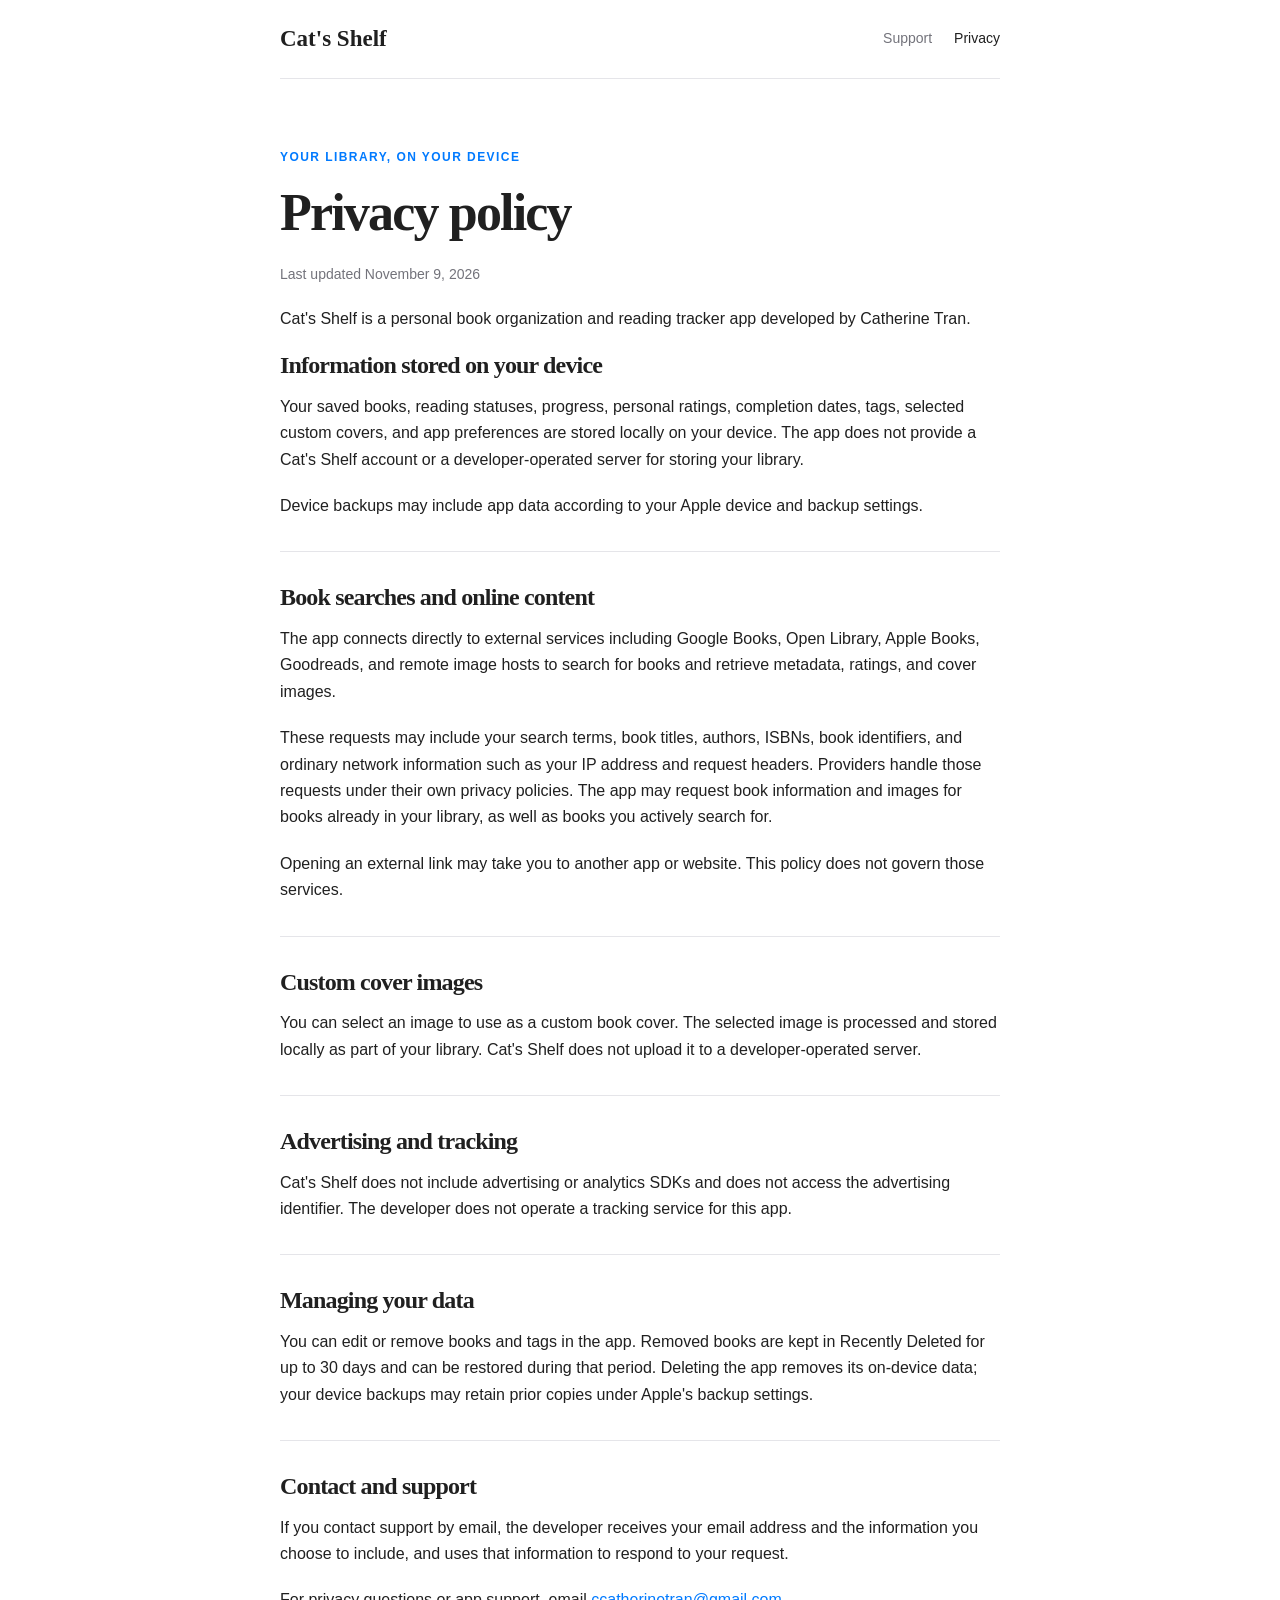
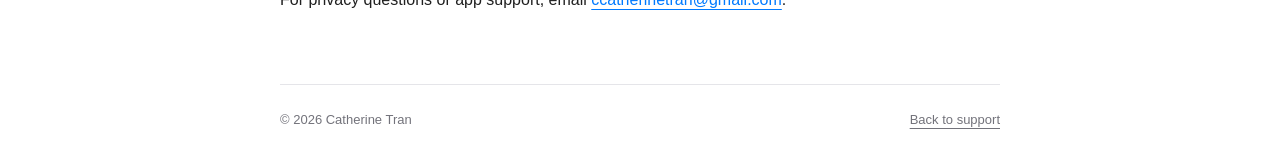
==== privacy.html @ 162b3123 "Publish Cat’s Shelf support and privacy pages" ====
<!doctype html>
<html lang="en">
<head>
  <meta charset="utf-8">
  <meta name="viewport" content="width=device-width,initial-scale=1">
  <meta name="description" content="How Cat's Shelf stores your library and uses external book services.">
  <title>Privacy Policy — Cat's Shelf</title>
  <link rel="stylesheet" href="styles.css">
</head>
<body>
  <div class="wrap">
    <header><a class="brand" href="./">Cat's Shelf</a><nav aria-label="Site navigation"><a href="./">Support</a><a href="privacy.html" aria-current="page">Privacy</a></nav></header>
    <main class="policy">
      <span class="eyebrow">Your library, on your device</span>
      <h1>Privacy policy</h1>
      <p class="note">Last updated November 9, 2026</p>
      <p>Cat's Shelf is a personal book organization and reading tracker app developed by Catherine Tran.</p>
      <section><h2>Information stored on your device</h2><p>Your saved books, reading statuses, progress, personal ratings, completion dates, tags, selected custom covers, and app preferences are stored locally on your device. The app does not provide a Cat's Shelf account or a developer-operated server for storing your library.</p><p>Device backups may include app data according to your Apple device and backup settings.</p></section>
      <section><h2>Book searches and online content</h2><p>The app connects directly to external services including Google Books, Open Library, Apple Books, Goodreads, and remote image hosts to search for books and retrieve metadata, ratings, and cover images.</p><p>These requests may include your search terms, book titles, authors, ISBNs, book identifiers, and ordinary network information such as your IP address and request headers. Providers handle those requests under their own privacy policies. The app may request book information and images for books already in your library, as well as books you actively search for.</p><p>Opening an external link may take you to another app or website. This policy does not govern those services.</p></section>
      <section><h2>Custom cover images</h2><p>You can select an image to use as a custom book cover. The selected image is processed and stored locally as part of your library. Cat's Shelf does not upload it to a developer-operated server.</p></section>
      <section><h2>Advertising and tracking</h2><p>Cat's Shelf does not include advertising or analytics SDKs and does not access the advertising identifier. The developer does not operate a tracking service for this app.</p></section>
      <section><h2>Managing your data</h2><p>You can edit or remove books and tags in the app. Removed books are kept in Recently Deleted for up to 30 days and can be restored during that period. Deleting the app removes its on-device data; your device backups may retain prior copies under Apple's backup settings.</p></section>
      <section><h2>Contact and support</h2><p>If you contact support by email, the developer receives your email address and the information you choose to include, and uses that information to respond to your request.</p><p>For privacy questions or app support, email <a href="mailto:ccatherinetran@gmail.com">ccatherinetran@gmail.com</a>.</p></section>
    </main>
    <footer><span>© 2026 Catherine Tran</span><a href="./">Back to support</a></footer>
  </div>
</body>
</html>
---- styles.css ----
:root { color-scheme: light dark; --paper:#fff; --ink:#202020; --muted:#73737b; --line:#e5e5e9; --accent:#007aff; --soft:#f6f6f8; }
* { box-sizing:border-box; }
body { margin:0; background:var(--paper); color:var(--ink); font:16px/1.65 -apple-system,BlinkMacSystemFont,"Segoe UI",sans-serif; }
a { color:var(--accent); text-underline-offset:4px; }
a:focus-visible { outline:2px solid var(--accent); outline-offset:5px; border-radius:3px; }
.wrap { width:min(720px,calc(100% - 40px)); margin:auto; }
header { display:flex; align-items:center; justify-content:space-between; gap:24px; padding:25px 0; border-bottom:1px solid var(--line); }
.brand { color:var(--ink); font:700 23px/1.2 Georgia,serif; text-decoration:none; }
nav { display:flex; gap:22px; font-size:14px; }
nav a { color:var(--muted); text-decoration:none; }
nav a[aria-current] { color:var(--ink); }
main { padding:64px 0 50px; }
.eyebrow { color:var(--accent); font-size:12px; font-weight:600; letter-spacing:.12em; text-transform:uppercase; }
h1,h2 { font-family:Georgia,serif; line-height:1.15; letter-spacing:-.035em; }
h1 { font-size:clamp(36px,6vw,52px); margin:14px 0 20px; }
h2 { font-size:26px; margin:0 0 14px; }
p { margin:0 0 20px; }
.lead { color:var(--muted); font-size:19px; max-width:580px; }
.contact { margin:32px 0 54px; padding:24px; border:1px solid var(--line); border-radius:18px; background:var(--soft); }
.contact p:last-child { margin-bottom:0; }
.contact a { overflow-wrap:anywhere; }
.note { color:var(--muted); font-size:14px; }
section + section { border-top:1px solid var(--line); margin-top:32px; padding-top:32px; }
.policy h2 { font-size:24px; }
footer { display:flex; justify-content:space-between; flex-wrap:wrap; gap:12px; border-top:1px solid var(--line); padding:24px 0 36px; color:var(--muted); font-size:13px; }
footer a { color:inherit; }
@media(prefers-color-scheme:dark) { :root { --paper:#171719; --ink:#f4f4f5; --muted:#aaaab1; --line:#36363c; --accent:#58a6ff; --soft:#222226; } }
@media(max-width:450px) { header { gap:12px; } nav { gap:15px; } .brand { font-size:21px; } main { padding-top:44px; } .contact { padding:20px; } }
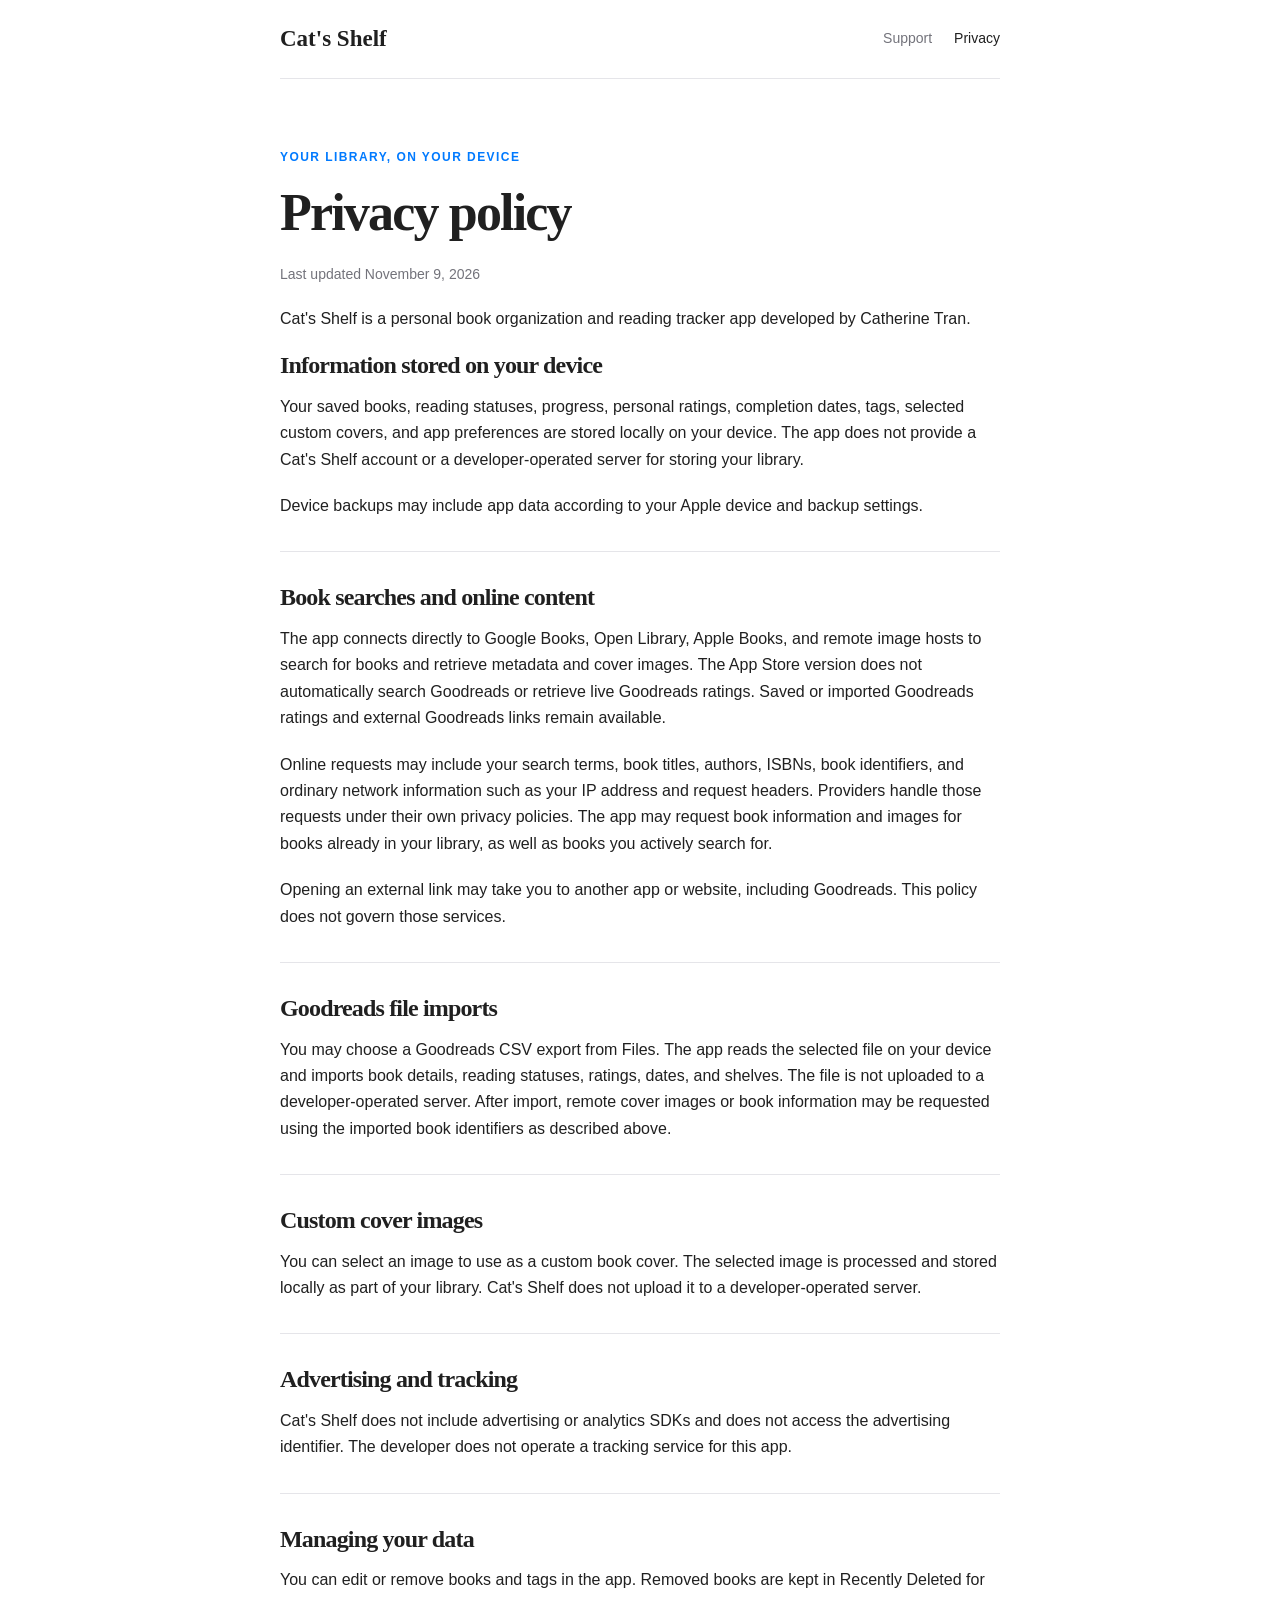
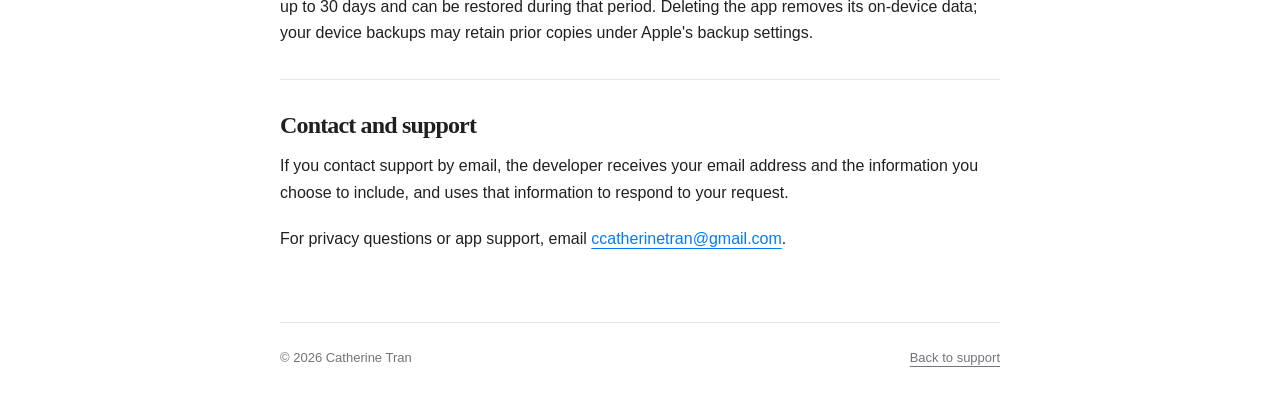
==== commit a7fa715c: "Document local Goodreads imports and saved ratings" ====
--- a/privacy.html
+++ b/privacy.html
@@ -16,7 +16,8 @@
       <p class="note">Last updated November 9, 2026</p>
       <p>Cat's Shelf is a personal book organization and reading tracker app developed by Catherine Tran.</p>
       <section><h2>Information stored on your device</h2><p>Your saved books, reading statuses, progress, personal ratings, completion dates, tags, selected custom covers, and app preferences are stored locally on your device. The app does not provide a Cat's Shelf account or a developer-operated server for storing your library.</p><p>Device backups may include app data according to your Apple device and backup settings.</p></section>
-      <section><h2>Book searches and online content</h2><p>The app connects directly to external services including Google Books, Open Library, Apple Books, Goodreads, and remote image hosts to search for books and retrieve metadata, ratings, and cover images.</p><p>These requests may include your search terms, book titles, authors, ISBNs, book identifiers, and ordinary network information such as your IP address and request headers. Providers handle those requests under their own privacy policies. The app may request book information and images for books already in your library, as well as books you actively search for.</p><p>Opening an external link may take you to another app or website. This policy does not govern those services.</p></section>
+      <section><h2>Book searches and online content</h2><p>The app connects directly to Google Books, Open Library, Apple Books, and remote image hosts to search for books and retrieve metadata and cover images. The App Store version does not automatically search Goodreads or retrieve live Goodreads ratings. Saved or imported Goodreads ratings and external Goodreads links remain available.</p><p>Online requests may include your search terms, book titles, authors, ISBNs, book identifiers, and ordinary network information such as your IP address and request headers. Providers handle those requests under their own privacy policies. The app may request book information and images for books already in your library, as well as books you actively search for.</p><p>Opening an external link may take you to another app or website, including Goodreads. This policy does not govern those services.</p></section>
+      <section><h2>Goodreads file imports</h2><p>You may choose a Goodreads CSV export from Files. The app reads the selected file on your device and imports book details, reading statuses, ratings, dates, and shelves. The file is not uploaded to a developer-operated server. After import, remote cover images or book information may be requested using the imported book identifiers as described above.</p></section>
       <section><h2>Custom cover images</h2><p>You can select an image to use as a custom book cover. The selected image is processed and stored locally as part of your library. Cat's Shelf does not upload it to a developer-operated server.</p></section>
       <section><h2>Advertising and tracking</h2><p>Cat's Shelf does not include advertising or analytics SDKs and does not access the advertising identifier. The developer does not operate a tracking service for this app.</p></section>
       <section><h2>Managing your data</h2><p>You can edit or remove books and tags in the app. Removed books are kept in Recently Deleted for up to 30 days and can be restored during that period. Deleting the app removes its on-device data; your device backups may retain prior copies under Apple's backup settings.</p></section>
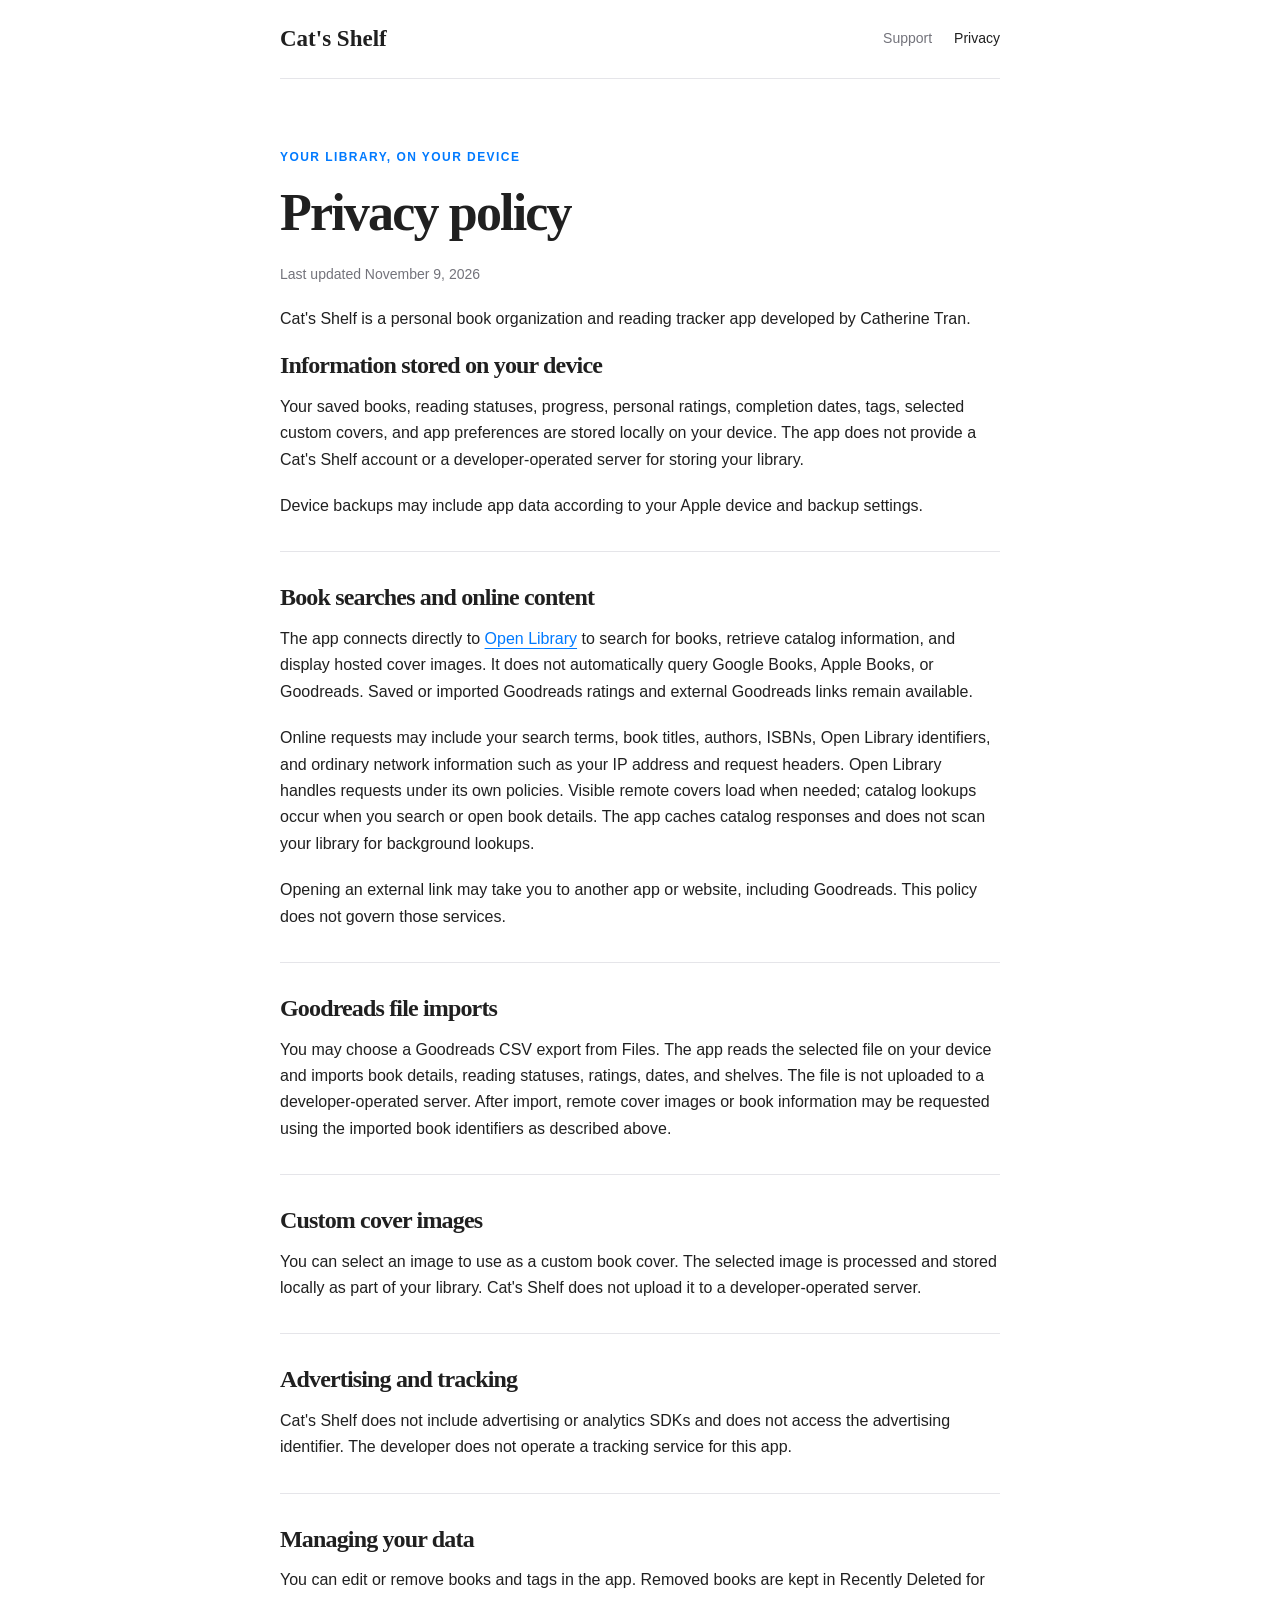
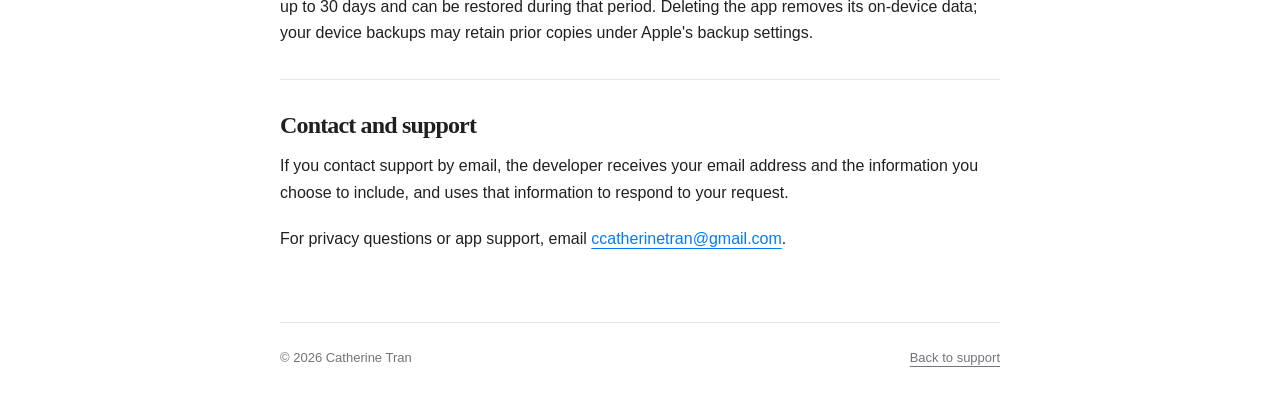
==== commit b104f948: "Document Open Library-only catalog and preserved library data" ====
--- a/privacy.html
+++ b/privacy.html
@@ -16,7 +16,7 @@
       <p class="note">Last updated November 9, 2026</p>
       <p>Cat's Shelf is a personal book organization and reading tracker app developed by Catherine Tran.</p>
       <section><h2>Information stored on your device</h2><p>Your saved books, reading statuses, progress, personal ratings, completion dates, tags, selected custom covers, and app preferences are stored locally on your device. The app does not provide a Cat's Shelf account or a developer-operated server for storing your library.</p><p>Device backups may include app data according to your Apple device and backup settings.</p></section>
-      <section><h2>Book searches and online content</h2><p>The app connects directly to Google Books, Open Library, Apple Books, and remote image hosts to search for books and retrieve metadata and cover images. The App Store version does not automatically search Goodreads or retrieve live Goodreads ratings. Saved or imported Goodreads ratings and external Goodreads links remain available.</p><p>Online requests may include your search terms, book titles, authors, ISBNs, book identifiers, and ordinary network information such as your IP address and request headers. Providers handle those requests under their own privacy policies. The app may request book information and images for books already in your library, as well as books you actively search for.</p><p>Opening an external link may take you to another app or website, including Goodreads. This policy does not govern those services.</p></section>
+      <section><h2>Book searches and online content</h2><p>The app connects directly to <a href="https://openlibrary.org">Open Library</a> to search for books, retrieve catalog information, and display hosted cover images. It does not automatically query Google Books, Apple Books, or Goodreads. Saved or imported Goodreads ratings and external Goodreads links remain available.</p><p>Online requests may include your search terms, book titles, authors, ISBNs, Open Library identifiers, and ordinary network information such as your IP address and request headers. Open Library handles requests under its own policies. Visible remote covers load when needed; catalog lookups occur when you search or open book details. The app caches catalog responses and does not scan your library for background lookups.</p><p>Opening an external link may take you to another app or website, including Goodreads. This policy does not govern those services.</p></section>
       <section><h2>Goodreads file imports</h2><p>You may choose a Goodreads CSV export from Files. The app reads the selected file on your device and imports book details, reading statuses, ratings, dates, and shelves. The file is not uploaded to a developer-operated server. After import, remote cover images or book information may be requested using the imported book identifiers as described above.</p></section>
       <section><h2>Custom cover images</h2><p>You can select an image to use as a custom book cover. The selected image is processed and stored locally as part of your library. Cat's Shelf does not upload it to a developer-operated server.</p></section>
       <section><h2>Advertising and tracking</h2><p>Cat's Shelf does not include advertising or analytics SDKs and does not access the advertising identifier. The developer does not operate a tracking service for this app.</p></section>
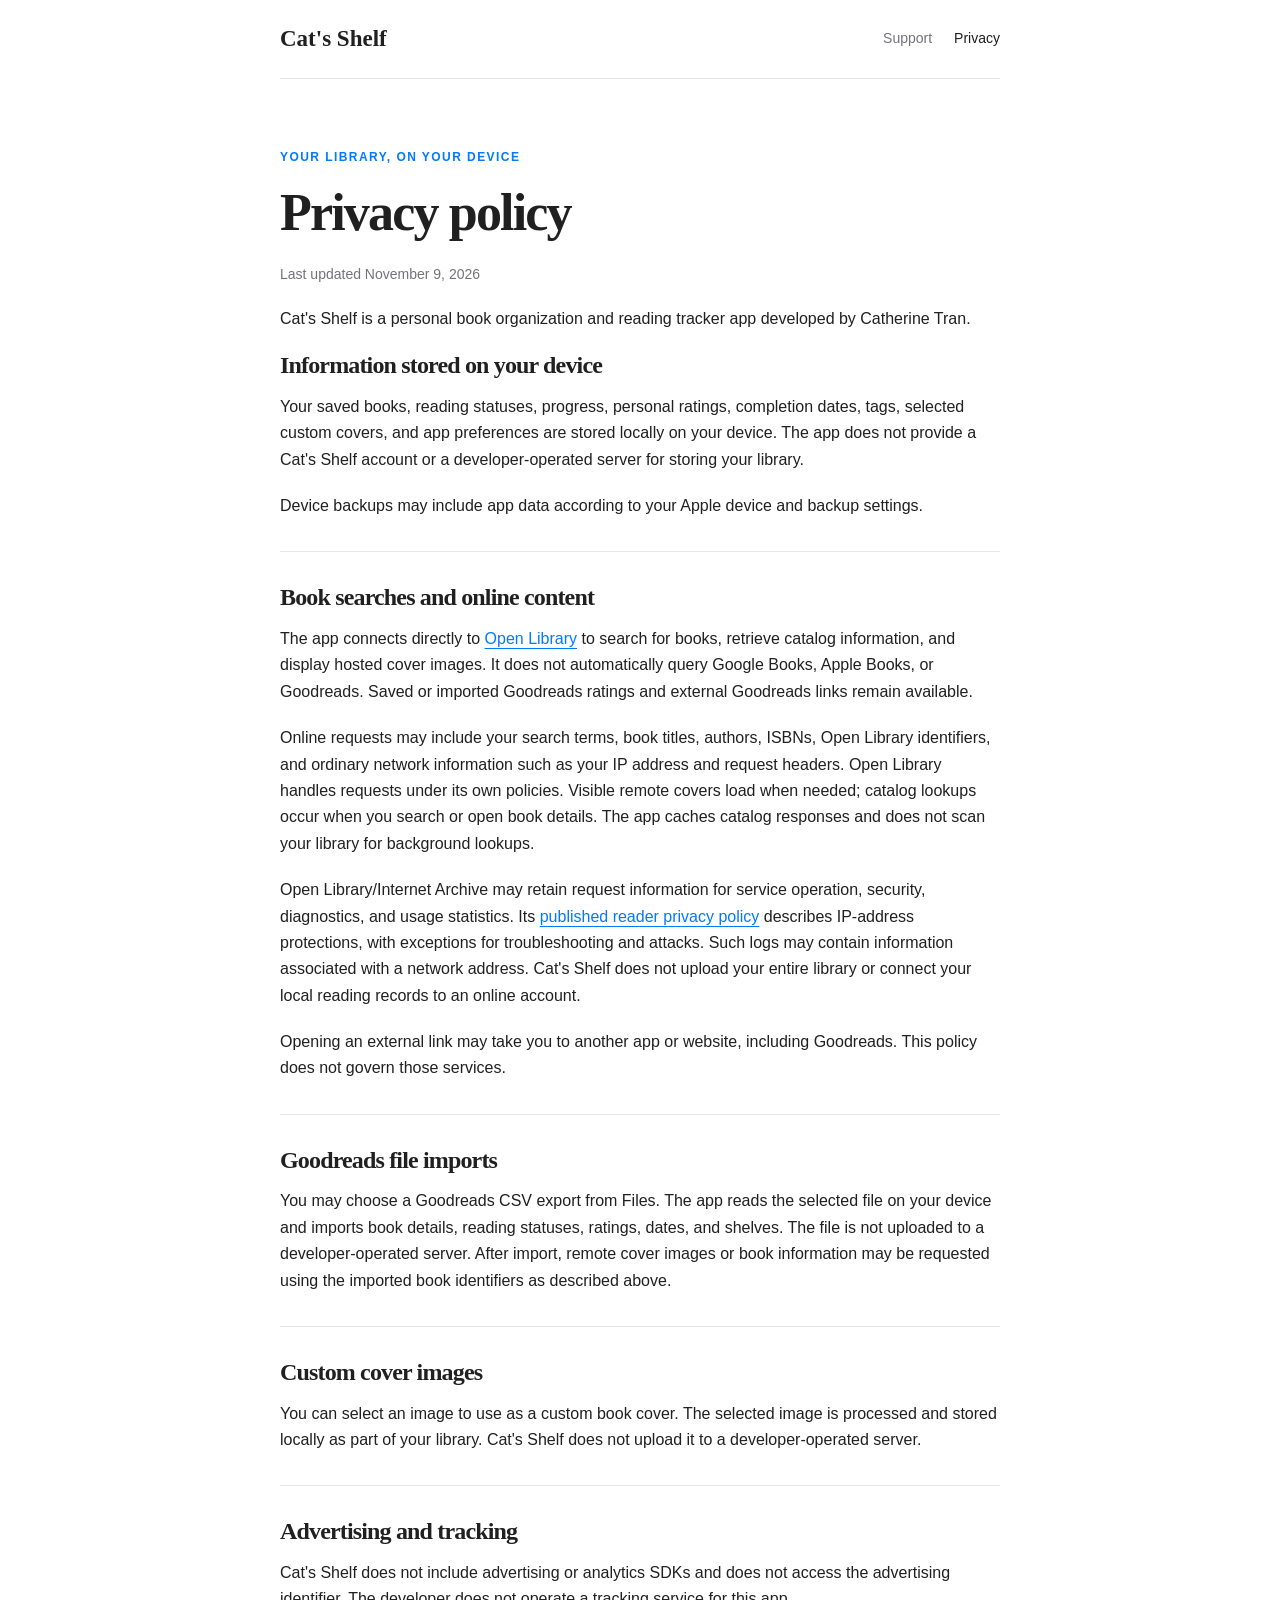
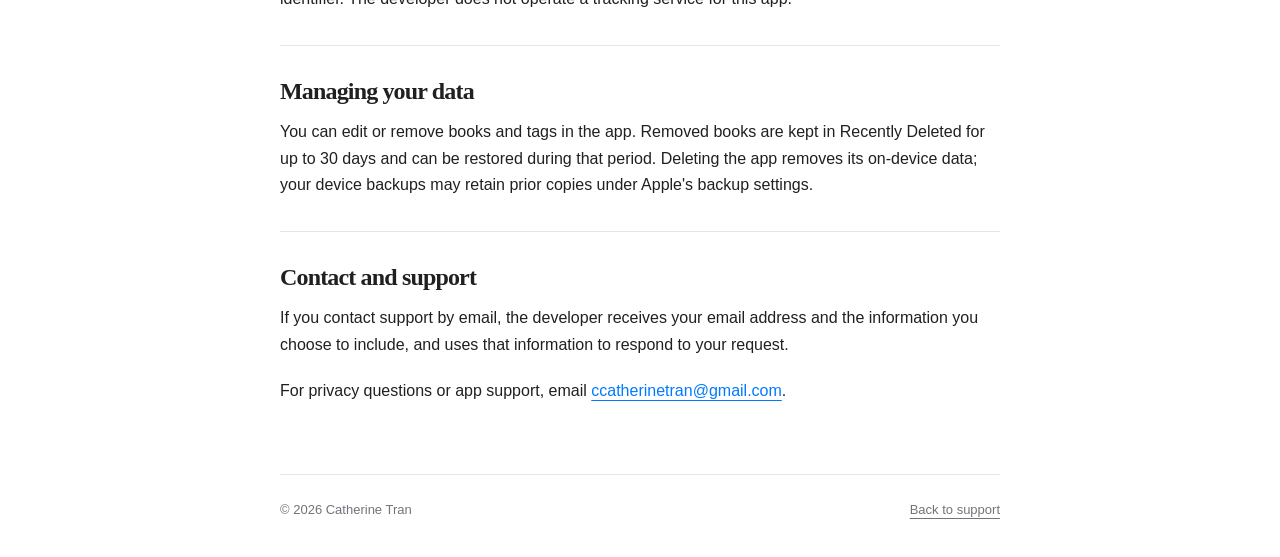
==== commit d8435bbd: "Clarify provider network logs and privacy purposes" ====
--- a/privacy.html
+++ b/privacy.html
@@ -16,7 +16,7 @@
       <p class="note">Last updated November 9, 2026</p>
       <p>Cat's Shelf is a personal book organization and reading tracker app developed by Catherine Tran.</p>
       <section><h2>Information stored on your device</h2><p>Your saved books, reading statuses, progress, personal ratings, completion dates, tags, selected custom covers, and app preferences are stored locally on your device. The app does not provide a Cat's Shelf account or a developer-operated server for storing your library.</p><p>Device backups may include app data according to your Apple device and backup settings.</p></section>
-      <section><h2>Book searches and online content</h2><p>The app connects directly to <a href="https://openlibrary.org">Open Library</a> to search for books, retrieve catalog information, and display hosted cover images. It does not automatically query Google Books, Apple Books, or Goodreads. Saved or imported Goodreads ratings and external Goodreads links remain available.</p><p>Online requests may include your search terms, book titles, authors, ISBNs, Open Library identifiers, and ordinary network information such as your IP address and request headers. Open Library handles requests under its own policies. Visible remote covers load when needed; catalog lookups occur when you search or open book details. The app caches catalog responses and does not scan your library for background lookups.</p><p>Opening an external link may take you to another app or website, including Goodreads. This policy does not govern those services.</p></section>
+      <section><h2>Book searches and online content</h2><p>The app connects directly to <a href="https://openlibrary.org">Open Library</a> to search for books, retrieve catalog information, and display hosted cover images. It does not automatically query Google Books, Apple Books, or Goodreads. Saved or imported Goodreads ratings and external Goodreads links remain available.</p><p>Online requests may include your search terms, book titles, authors, ISBNs, Open Library identifiers, and ordinary network information such as your IP address and request headers. Open Library handles requests under its own policies. Visible remote covers load when needed; catalog lookups occur when you search or open book details. The app caches catalog responses and does not scan your library for background lookups.</p><p>Open Library/Internet Archive may retain request information for service operation, security, diagnostics, and usage statistics. Its <a href="https://blog.archive.org/2013/10/25/reader-privacy-at-the-internet-archive/">published reader privacy policy</a> describes IP-address protections, with exceptions for troubleshooting and attacks. Such logs may contain information associated with a network address. Cat's Shelf does not upload your entire library or connect your local reading records to an online account.</p><p>Opening an external link may take you to another app or website, including Goodreads. This policy does not govern those services.</p></section>
       <section><h2>Goodreads file imports</h2><p>You may choose a Goodreads CSV export from Files. The app reads the selected file on your device and imports book details, reading statuses, ratings, dates, and shelves. The file is not uploaded to a developer-operated server. After import, remote cover images or book information may be requested using the imported book identifiers as described above.</p></section>
       <section><h2>Custom cover images</h2><p>You can select an image to use as a custom book cover. The selected image is processed and stored locally as part of your library. Cat's Shelf does not upload it to a developer-operated server.</p></section>
       <section><h2>Advertising and tracking</h2><p>Cat's Shelf does not include advertising or analytics SDKs and does not access the advertising identifier. The developer does not operate a tracking service for this app.</p></section>
